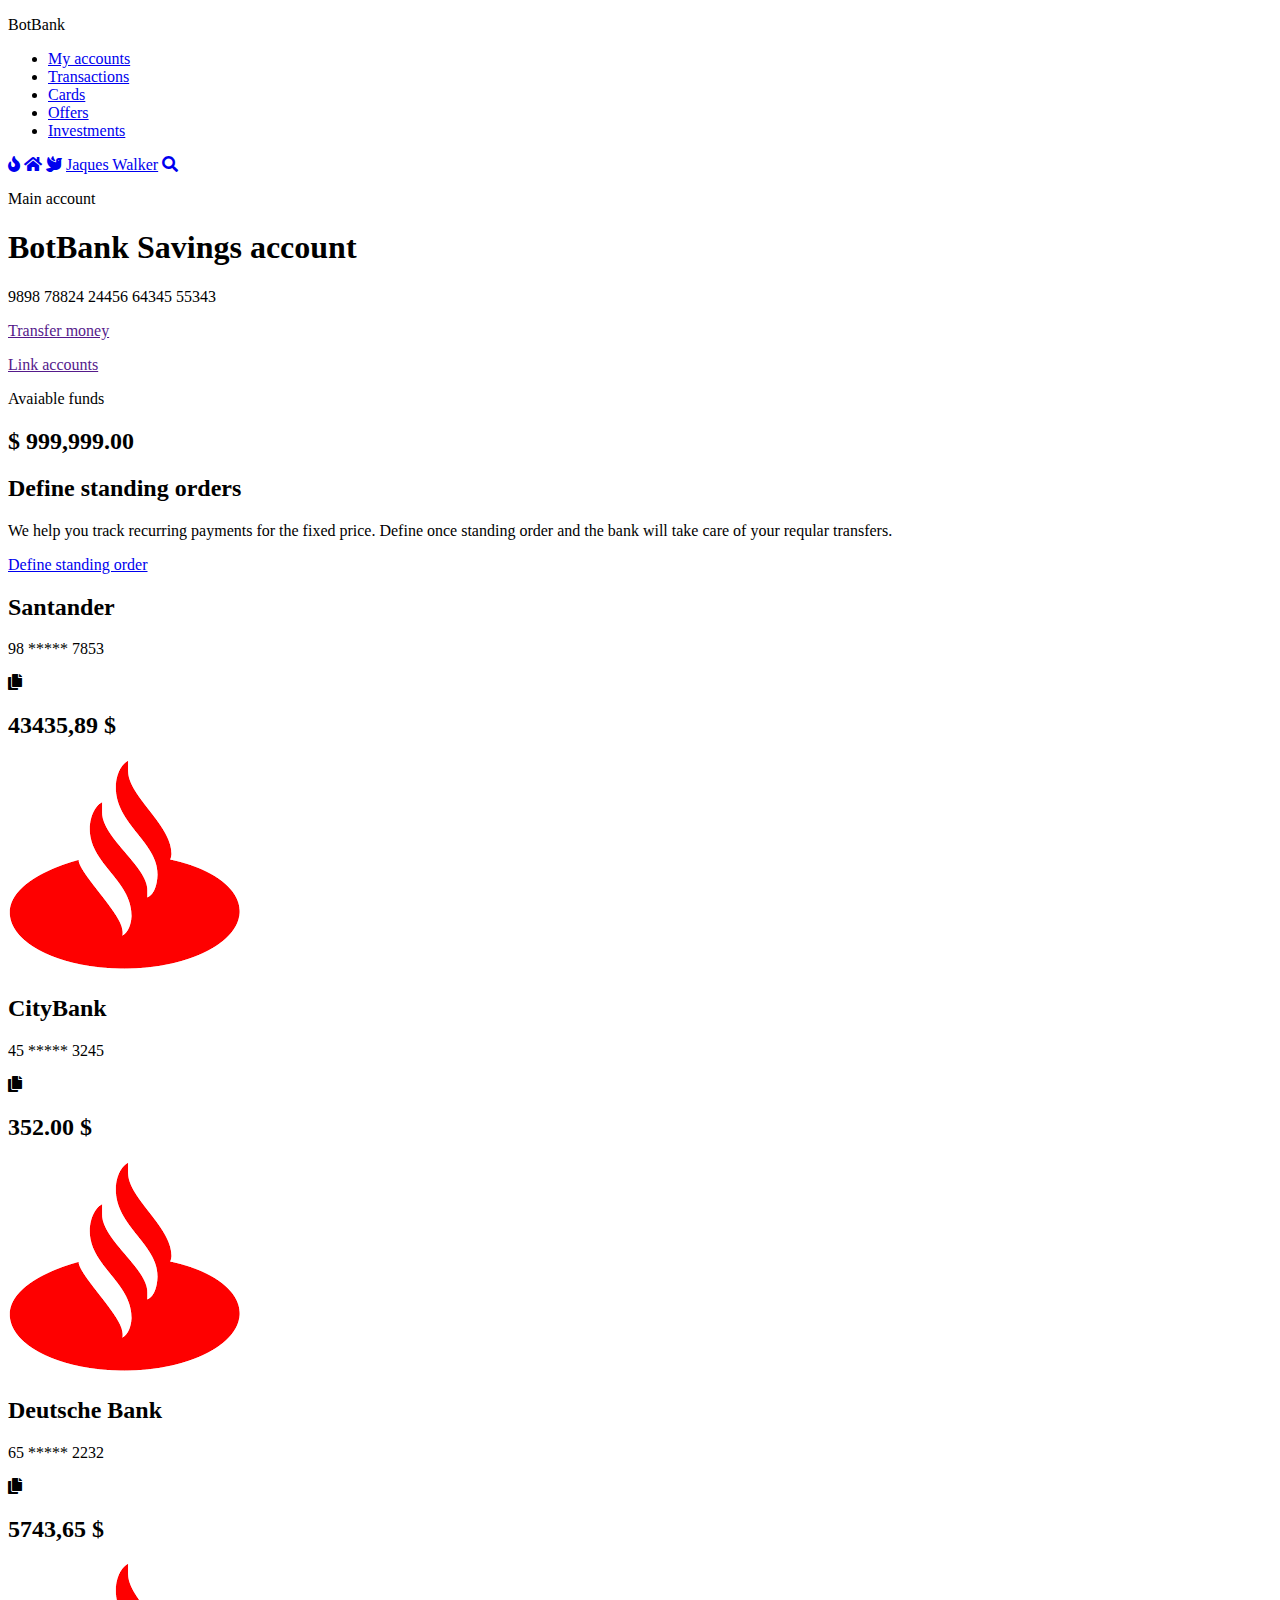
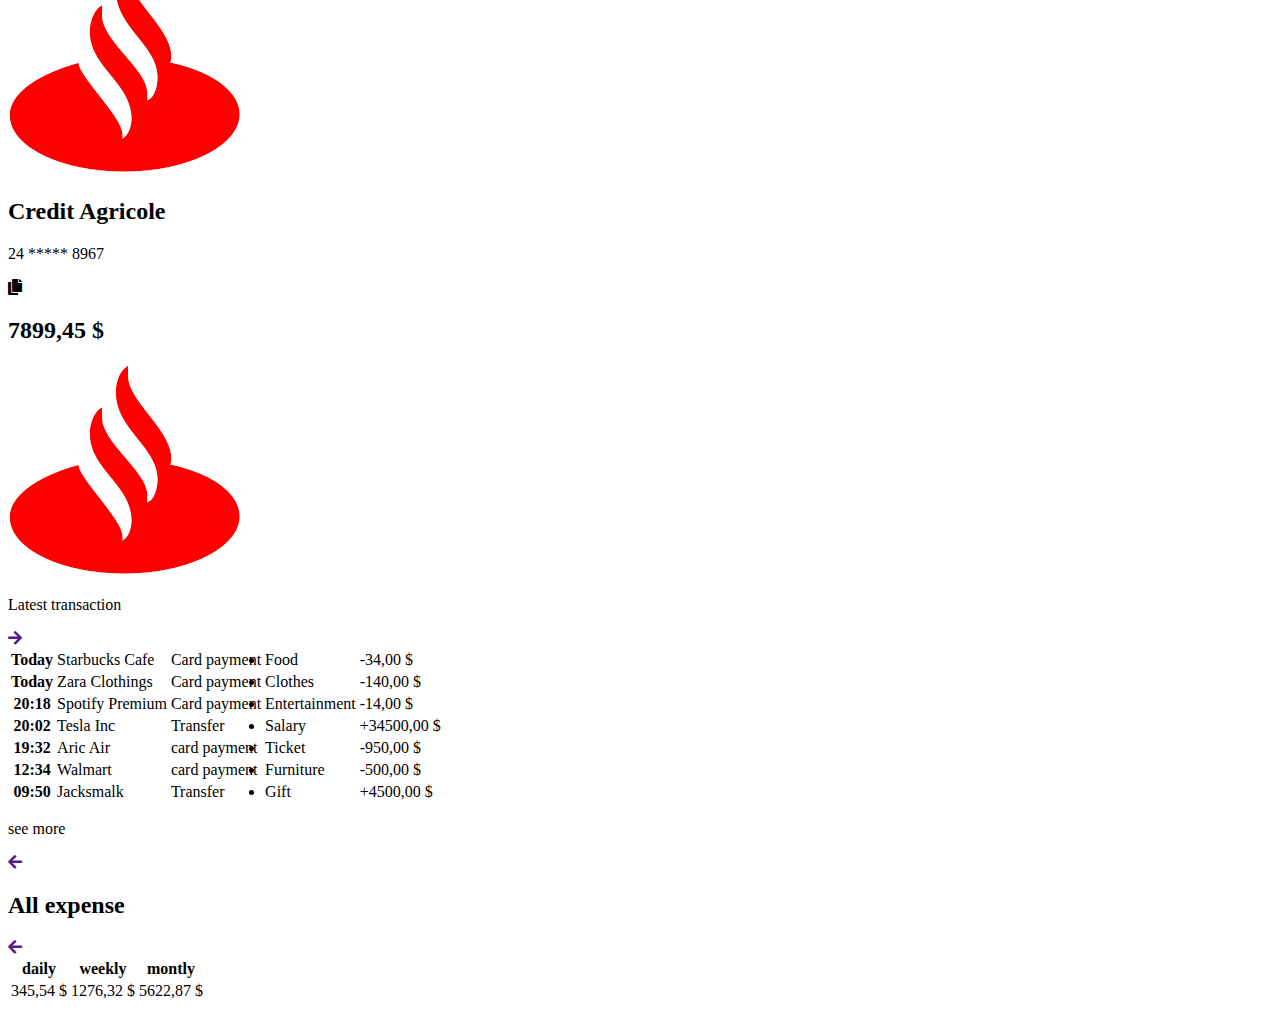
==== frontdesign.html @ 3abc557d "Banking Interface" ====
<!DOCTYPE html>
<html>
    <head>
        <title>Bank Application Interface</title>
        <link rel="stylesheet" href="fontawesome/css/all.css">
    </head>
    <body>
        <div class="container">
            <header class="header-area">
                <div class="details">
                    <nav class="navbar">
                        <p>BotBank</p>
                        <ul>
                            <li class="nav-item"><a href="#" class="nav-link">My accounts</a></li>
                            <li class="nav-item"><a href="#" class="nav-link">Transactions</a></li>
                            <li class="nav-item"><a href="#" class="navlink">Cards</a></li>
                            <li class="nav-item"><a href="#" class="navlink">Offers</a></li>
                            <li class="nav-item"><a href="#" class="navlink">Investments</a></li>
                        </ul>
                    </nav>
                </div>
                <div class="settings">
                    <a href="#" class="icon"><li class="fas fa-fire"></li></a>
                    <a href="#" class="icon"><li class="fas fa-home"></li></a>
                    <a href="#" class="icon"><li class="fas fa-dove"></li></a>
                    <a href="#" class="icon">Jaques Walker</a>
                    <a href="#" class="icon"><li class="fas fa-search"></li></a>
                </div>
            </header>

            <main class="main-area">
                <div class="main-top">
                    <div class="top1">
                        <section class="main-account">
                            <p>Main account</p>
                            <h1>BotBank Savings account</h1>
                            <p>9898 78824 24456 64345 55343 </p>
                            <div class="process">
                                <p><a href="" class="transact">Transfer money</a></p>
                                <p><a href="" class="transact">Link accounts</a></p>
                            </div>
                        </section>

                        <section class="funds">
                            <p>Avaiable funds</p>
                            <h2>$ 999,999.00</h2>
                        </section>
                    </div>

                    <div class="top2">
                        <section class="standard">
                            <div class="standard-info">
                                <h2>Define standing orders</h2>
                                <p>We help you track recurring payments for the fixed price. Define once standing order 
                                    and the bank will take care of your reqular transfers.
                                </p>
                                <p><a href="#">Define standing order</a></p>
                            </div>
                            <div class="track">
                                <span class="next"></span>
                                <span class="next"></span>
                                <span class="next"></span>
                            </div>
                        </section>
                    </div>
                </div>

                <div class="main-middle">
                    <div class="transactions">
                        <div class="bank-name">
                            <h2>Santander</h2>
                            <p>98 ***** 7853 <li class="fas fa-copy"></li></p>
                            <h2 class="amount">43435,89 $</h2>
                        </div>
                        <div class="bank-logo">
                            <img src="images/santander.png" alt="">
                            <a href="#"><li class="fas fa-ellipse"></li></a>
                        </div>
                    </div>
                    
                    <div class="transactions">
                        <div class="bank-name">
                            <h2>CityBank</h2>
                            <p>45 ***** 3245 <li class="fas fa-copy"></li></p>
                            <h2 class="amount">352.00 $</h2>
                        </div>
                        <div class="bank-logo">
                            <img src="images/santander.png" alt="">
                            <a href="#"><li class="fas fa-ellipse"></li></a>
                        </div>
                    </div>

                    <div class="transactions">
                        <div class="bank-name">
                            <h2>Deutsche Bank</h2>
                            <p>65 ***** 2232 <li class="fas fa-copy"></li></p>
                            <h2 class="amount">5743,65 $</h2>
                        </div>
                        <div class="bank-logo">
                            <img src="images/santander.png" alt="">
                            <a href="#"><li class="fas fa-ellipse"></li></a>
                        </div>
                    </div>
                    
                    <div class="transactions">
                        <div class="bank-name">
                            <h2>Credit Agricole</h2>
                            <p>24 ***** 8967 <li class="fas fa-copy"></li></p>
                            <h2 class="amount">7899,45 $</h2>
                        </div>
                        <div class="bank-logo">
                            <img src="images/santander.png" alt="">
                            <a href="#"><li class="fas fa-ellipse"></li></a>
                        </div>
                    </div>
                </div>

                <div class="main-bottom">
                    <div class="latest-transaction">
                        <p>Latest transaction</p>
                        <a href=""><li class="fas fa-arrow-right"></li></a>
                        <table>
                            <tr>
                                <th>Today</th>
                                <td>Starbucks Cafe</td>
                                <td>Card payment</td>
                                <td><li>Food</li></td>
                                <td>-34,00 $</td>
                                <td><a href=""><li class="fas fa-arrowdown"></li></a></td>
                            </tr>

                            <tr>
                                <th>Today</th>
                                <td>Zara Clothings</td>
                                <td>Card payment</td>
                                <td><li>Clothes</li></td>
                                <td>-140,00 $</td>
                                <td><a href=""><li class="fas fa-arrowdown"></li></a></td>
                            </tr>
                            <tr>
                                <th>20:18</th>
                                <td>Spotify Premium</td>
                                <td>Card payment</td>
                                <td><li>Entertainment</li></td>
                                <td>-14,00 $</td>
                                <td><a href=""><li class="fas fa-arrowdown"></li></a></td>
                            </tr>
                            <tr>
                                <th>20:02</th>
                                <td>Tesla Inc</td>
                                <td>Transfer</td>
                                <td><li>Salary</li></td>
                                <td>+34500,00 $</td>
                                <td><a href=""><li class="fas fa-arrowdown"></li></a></td>
                            </tr>
                            
                            <tr>
                                <th>19:32</th>
                                <td>Aric Air</td>
                                <td>card payment</td>
                                <td><li>Ticket</li></td>
                                <td>-950,00 $</td>
                                <td><a href=""><li class="fas fa-arrowdown"></li></a></td>
                            </tr>
                            
                            <tr>
                                <th>12:34</th>
                                <td>Walmart</td>
                                <td>card payment</td>
                                <td><li>Furniture</li></td>
                                <td>-500,00 $</td>
                                <td><a href=""><li class="fas fa-arrowdown"></li></a></td>
                            </tr>
                            
                            <tr>
                                <th>09:50</th>
                                <td>Jacksmalk</td>
                                <td>Transfer</td>
                                <td><li>Gift</li></td>
                                <td>+4500,00 $</td>
                                <td><a href=""><li class="fas fa-arrowdown"></li></a></td>
                            </tr>
                        </table>
                        <p>see more</p>
                        <a href=""><li class="fas fa-arrow-left"></li></a>
                    </div>

                    <div class="expense">
                        <h2>All expense</h2>
                        <a href=""><li class="fas fa-arrow-left"></li></a>
                        <table>
                            <tr>
                                <th>daily</th>
                                <th>weekly</th>
                                <th>montly</th>
                            </tr>
                            <tr>
                                <td>345,54 $</td>
                                <td>1276,32 $</td>
                                <td>5622,87 $</td>
                            </tr>
                        </table>
                    </div>
                </div>
            </main>
        </div>
    </body>
</html>
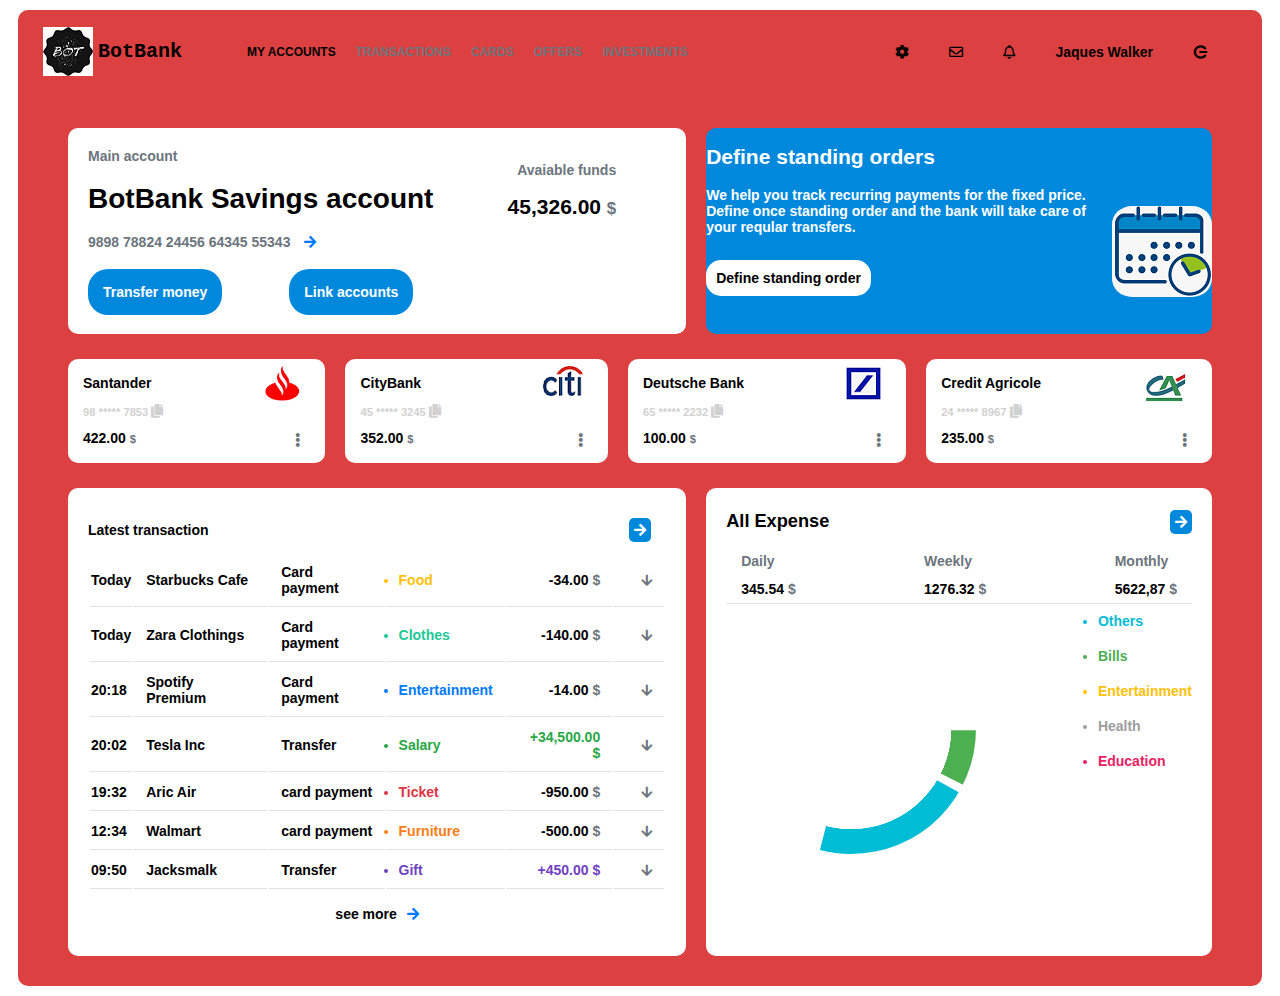
==== commit 1a4cd0a3: "First Commit This is my first Commit Designed using HTML and CSS The static page created isn't respo" ====
--- a/frontdesign.html
+++ b/frontdesign.html
@@ -3,55 +3,62 @@
     <head>
         <title>Bank Application Interface</title>
         <link rel="stylesheet" href="fontawesome/css/all.css">
+        <link rel="stylesheet" href="css/style.css">
+        <script type="application/javascript" src="js/rpie.js"></script>
     </head>
     <body>
         <div class="container">
             <header class="header-area">
                 <div class="details">
                     <nav class="navbar">
-                        <p>BotBank</p>
+                        <div class="brand">
+                            <img src="images/bot.PNG" alt="">
+                            <p>BotBank</p>
+                        </div>
                         <ul>
-                            <li class="nav-item"><a href="#" class="nav-link">My accounts</a></li>
+                            <li class="nav-item"><a href="#" class="nav-link active">My accounts</a></li>
                             <li class="nav-item"><a href="#" class="nav-link">Transactions</a></li>
-                            <li class="nav-item"><a href="#" class="navlink">Cards</a></li>
-                            <li class="nav-item"><a href="#" class="navlink">Offers</a></li>
-                            <li class="nav-item"><a href="#" class="navlink">Investments</a></li>
+                            <li class="nav-item"><a href="#" class="nav-link">Cards</a></li>
+                            <li class="nav-item"><a href="#" class="nav-link">Offers</a></li>
+                            <li class="nav-item"><a href="#" class="nav-link">Investments</a></li>
                         </ul>
                     </nav>
                 </div>
                 <div class="settings">
-                    <a href="#" class="icon"><li class="fas fa-fire"></li></a>
-                    <a href="#" class="icon"><li class="fas fa-home"></li></a>
-                    <a href="#" class="icon"><li class="fas fa-dove"></li></a>
+                    <a href="#" class="icon"><li class="fas fa-cog"></li></a>
+                    <a href="#" class="icon"><li class="far fa-envelope"></li></a>
+                    <a href="#" class="icon"><li class="far fa-bell"></li></a>
                     <a href="#" class="icon">Jaques Walker</a>
-                    <a href="#" class="icon"><li class="fas fa-search"></li></a>
+                    <a href="#" class="icon"><li class="fas fa-power-off fa-rotate-90"></li></a>
                 </div>
             </header>
 
             <main class="main-area">
                 <div class="main-top">
                     <div class="top1">
-                        <section class="main-account">
-                            <p>Main account</p>
-                            <h1>BotBank Savings account</h1>
-                            <p>9898 78824 24456 64345 55343 </p>
-                            <div class="process">
-                                <p><a href="" class="transact">Transfer money</a></p>
-                                <p><a href="" class="transact">Link accounts</a></p>
-                            </div>
-                        </section>
-
-                        <section class="funds">
-                            <p>Avaiable funds</p>
-                            <h2>$ 999,999.00</h2>
-                        </section>
+                        <div class="account-details">
+                            <div class="main-account">
+                                <p class="sec">Main account</p>
+                                <h1>BotBank Savings account</h1>
+                                <p class="sec">9898 78824 24456 64345 55343  <li class="fas fa-arrow-right arrow"></li></p>
+                                <div class="process">
+                                    <p><a href="" class="transact">Transfer money</a></p>
+                                    <p><a href="" class="transact">Link accounts</a></p>
+                                </div>
+                            </div>
+    
+                            <div class="funds">
+                                <p class="sec">Avaiable funds</p>
+                                <h2>45,326.00 <span class="sec">$</span></h2>
+                            </div>
+                        </div>
                     </div>
 
                     <div class="top2">
                         <section class="standard">
                             <div class="standard-info">
                                 <h2>Define standing orders</h2>
-                                <p>We help you track recurring payments for the fixed price. Define once standing order 
+                                <p class="message">We help you track recurring payments for the fixed price. Define once standing order 
                                     and the bank will take care of your reqular transfers.
                                 </p>
                                 <p><a href="#">Define standing order</a></p>
@@ -60,149 +67,189 @@
                                 <span class="next"></span>
                                 <span class="next"></span>
                                 <span class="next"></span>
+                                <img src="images/cal1.PNG" alt="">
                             </div>
                         </section>
                     </div>
                 </div>
 
                 <div class="main-middle">
-                    <div class="transactions">
+                    <div class="san transactions">
                         <div class="bank-name">
                             <h2>Santander</h2>
-                            <p>98 ***** 7853 <li class="fas fa-copy"></li></p>
-                            <h2 class="amount">43435,89 $</h2>
+                            <p>98 ***** 7853 <li class="fas fa-copy copy"></li></p>
+                            <h2 class="amount">422.00 <span class="sec">$</span></h2>
                         </div>
                         <div class="bank-logo">
                             <img src="images/santander.png" alt="">
-                            <a href="#"><li class="fas fa-ellipse"></li></a>
+                            <a href="#"><span class="sec"><li class="fas fa-ellipsis-v"></li></span></a>
                         </div>
                     </div>
                     
-                    <div class="transactions">
+                    <div class="citi transactions">
                         <div class="bank-name">
                             <h2>CityBank</h2>
-                            <p>45 ***** 3245 <li class="fas fa-copy"></li></p>
-                            <h2 class="amount">352.00 $</h2>
-                        </div>
-                        <div class="bank-logo">
-                            <img src="images/santander.png" alt="">
-                            <a href="#"><li class="fas fa-ellipse"></li></a>
-                        </div>
-                    </div>
-
-                    <div class="transactions">
+                            <p>45 ***** 3245 <li class="fas fa-copy copy"></li></p>
+                            <h2 class="amount">352.00 <span class="sec">$</span></h2>
+                        </div>
+                        <div class="bank-logo">
+                            <img src="images/citi.png" alt="">
+                            <a href="#"><span class="sec"><li class="fas fa-ellipsis-v"></li></span></a>
+                        </div>
+                    </div>
+
+                    <div class="deut transactions">
                         <div class="bank-name">
                             <h2>Deutsche Bank</h2>
-                            <p>65 ***** 2232 <li class="fas fa-copy"></li></p>
-                            <h2 class="amount">5743,65 $</h2>
-                        </div>
-                        <div class="bank-logo">
-                            <img src="images/santander.png" alt="">
-                            <a href="#"><li class="fas fa-ellipse"></li></a>
+                            <p>65 ***** 2232 <li class="fas fa-copy copy"></li></p>
+                            <h2 class="amount">100.00 <span class="sec">$</span></h2>
+                        </div>
+                        <div class="bank-logo">
+                            <img src="images/deutsche.png" alt="">
+                            <a href="#"><span class="sec"><li class="fas fa-ellipsis-v"></li></span></a>
                         </div>
                     </div>
                     
-                    <div class="transactions">
+                    <div class="agrico transactions">
                         <div class="bank-name">
                             <h2>Credit Agricole</h2>
-                            <p>24 ***** 8967 <li class="fas fa-copy"></li></p>
-                            <h2 class="amount">7899,45 $</h2>
-                        </div>
-                        <div class="bank-logo">
-                            <img src="images/santander.png" alt="">
-                            <a href="#"><li class="fas fa-ellipse"></li></a>
+                            <p>24 ***** 8967 <li class="fas fa-copy copy"></li></p>
+                            <h2 class="amount">235.00 <span class="sec">$</span></h2>
+                        </div>
+                        <div class="bank-logo">
+                            <img src="images/agricole.png" alt="">
+                            <a href="#"><span class="sec"><li class="fas fa-ellipsis-v"></li></span></a>
                         </div>
                     </div>
                 </div>
 
                 <div class="main-bottom">
                     <div class="latest-transaction">
-                        <p>Latest transaction</p>
-                        <a href=""><li class="fas fa-arrow-right"></li></a>
-                        <table>
-                            <tr>
-                                <th>Today</th>
-                                <td>Starbucks Cafe</td>
-                                <td>Card payment</td>
-                                <td><li>Food</li></td>
-                                <td>-34,00 $</td>
-                                <td><a href=""><li class="fas fa-arrowdown"></li></a></td>
-                            </tr>
-
-                            <tr>
-                                <th>Today</th>
-                                <td>Zara Clothings</td>
-                                <td>Card payment</td>
-                                <td><li>Clothes</li></td>
-                                <td>-140,00 $</td>
-                                <td><a href=""><li class="fas fa-arrowdown"></li></a></td>
-                            </tr>
-                            <tr>
-                                <th>20:18</th>
-                                <td>Spotify Premium</td>
-                                <td>Card payment</td>
-                                <td><li>Entertainment</li></td>
-                                <td>-14,00 $</td>
-                                <td><a href=""><li class="fas fa-arrowdown"></li></a></td>
-                            </tr>
-                            <tr>
-                                <th>20:02</th>
-                                <td>Tesla Inc</td>
-                                <td>Transfer</td>
-                                <td><li>Salary</li></td>
-                                <td>+34500,00 $</td>
-                                <td><a href=""><li class="fas fa-arrowdown"></li></a></td>
-                            </tr>
+                        <div class="top-latest">
+                            <p>Latest transaction</p>
+                            <a href=""><li class="fas fa-arrow-right box-arrow"></li></a>
+                        </div>
+                        
+                        <div class="history-table">
+                            <table class="transaction-table">
+                                <tr>
+                                    <th>Today</th>
+                                    <td>Starbucks Cafe</td>
+                                    <td>Card payment</td>
+                                    <td class="color1"><li>Food</li></td>
+                                    <td class="money">-34.00 <span class="sec">$</span></td>
+                                    <td><a href=""><li class="fas fa-arrow-down sec2"></li></a></td>
+                                </tr>
+    
+                                <tr>
+                                    <th>Today</th>
+                                    <td>Zara Clothings</td>
+                                    <td>Card payment</td>
+                                    <td class="color2"><li>Clothes</li></td>
+                                    <td class="money">-140.00 <span class="sec">$</span></td>
+                                    <td><a href=""><li class="fas fa-arrow-down sec2"></li></a></td>
+                                </tr>
+                                <tr>
+                                    <th>20:18</th>
+                                    <td>Spotify Premium</td>
+                                    <td>Card payment</td>
+                                    <td class="color3"><li>Entertainment</li></td>
+                                    <td class="money">-14.00 <span class="sec">$</span></td>
+                                    <td><a href=""><li class="fas fa-arrow-down sec2"></li></a></td>
+                                </tr>
+                                <tr>
+                                    <th>20:02</th>
+                                    <td>Tesla Inc</td>
+                                    <td>Transfer</td>
+                                    <td class="color4"><li>Salary</li></td>
+                                    <td class="money color4">+34,500.00 <span class="sec color4">$</span></td>
+                                    <td><a href=""><li class="fas fa-arrow-down sec2"></li></a></td>
+                                </tr>
+                                
+                                <tr>
+                                    <th>19:32</th>
+                                    <td>Aric Air</td>
+                                    <td>card payment</td>
+                                    <td class="color5"><li>Ticket</li></td>
+                                    <td class="money">-950.00 <span class="sec">$</span></td>
+                                    <td><a href=""><li class="fas fa-arrow-down sec2"></li></a></td>
+                                </tr>
+                                
+                                <tr>
+                                    <th>12:34</th>
+                                    <td>Walmart</td>
+                                    <td>card payment</td>
+                                    <td class="color6"><li>Furniture</li></td>
+                                    <td class="money">-500.00 <span class="sec">$</span></td>
+                                    <td><a href=""><li class="fas fa-arrow-down sec2"></li></a></td>
+                                </tr>
+                                
+                                <tr>
+                                    <th>09:50</th>
+                                    <td>Jacksmalk</td>
+                                    <td>Transfer</td>
+                                    <td class="color7"><li>Gift</li></td>
+                                    <td class="money color7">+450.00 <span class="sec color7">$</span></td>
+                                    <td><a href=""><li class="fas fa-arrow-down sec2"></li></a></td>
+                                </tr>
+                            </table>
+                        </div>
+
+                        <div class="bottom-latest">
+                            <p><a href="">see more<li class="fas fa-arrow-right arrow"></li></a></p>
                             
-                            <tr>
-                                <th>19:32</th>
-                                <td>Aric Air</td>
-                                <td>card payment</td>
-                                <td><li>Ticket</li></td>
-                                <td>-950,00 $</td>
-                                <td><a href=""><li class="fas fa-arrowdown"></li></a></td>
-                            </tr>
-                            
-                            <tr>
-                                <th>12:34</th>
-                                <td>Walmart</td>
-                                <td>card payment</td>
-                                <td><li>Furniture</li></td>
-                                <td>-500,00 $</td>
-                                <td><a href=""><li class="fas fa-arrowdown"></li></a></td>
-                            </tr>
-                            
-                            <tr>
-                                <th>09:50</th>
-                                <td>Jacksmalk</td>
-                                <td>Transfer</td>
-                                <td><li>Gift</li></td>
-                                <td>+4500,00 $</td>
-                                <td><a href=""><li class="fas fa-arrowdown"></li></a></td>
-                            </tr>
-                        </table>
-                        <p>see more</p>
-                        <a href=""><li class="fas fa-arrow-left"></li></a>
+                        </div>
                     </div>
 
                     <div class="expense">
-                        <h2>All expense</h2>
-                        <a href=""><li class="fas fa-arrow-left"></li></a>
-                        <table>
-                            <tr>
-                                <th>daily</th>
-                                <th>weekly</th>
-                                <th>montly</th>
-                            </tr>
-                            <tr>
-                                <td>345,54 $</td>
-                                <td>1276,32 $</td>
-                                <td>5622,87 $</td>
-                            </tr>
-                        </table>
+                        <div class="expense-bar">
+                            <h2>All expense</h2>
+                            <a href=""><li class="fas fa-arrow-right box-arrow"></li></a>
+                        </div>
+
+                        <div class="expense-summary">
+                            <div>
+                                <li class="sec">Daily</li>
+                                <li>345.54 <span class="sec">$</span></li>
+                            </div>
+                            <div>
+                                <li class="sec">Weekly</li>
+                                <li>1276.32 <span class="sec">$</span></li>
+                            </div>
+                            <div>
+                                <li class="sec">Monthly</li>
+                                <li>5622,87 <span class="sec">$</span></li>
+                            </div>
+                        </div>
+
+                        <div class="expense-chart">
+                            <div class="false-For-Bottom-Text">	
+                                <div class="mypiechart">	
+                                    <canvas id="myCanvas5" width="250" height="250"></canvas>
+                                </div>
+                            </div>
+                            <div class="chart-list">
+                                <li class="first">Others</li>
+                                <li class="second">Bills</li>
+                                <li class="third">Entertainment</li>
+                                <li class="fourth">Health</li>
+                                <li class="fifth">Education</li>
+                            </div>
+                        </div>
                     </div>
                 </div>
             </main>
         </div>
+        <script type="text/javascript">
+            var obj5 = {
+						values: [15, 50, 20, 85, 30],
+						colors: ['#4CAF50', '#00BCD4', '#E91E63', '#FFC107', '#9E9E9E'],
+						animation: true,
+						doughnutHoleSize: 80,
+						doughnutHoleColor: '#fff',
+						offset: 5
+					  };
+		    generatePieGraph('myCanvas5', obj5);
+        </script>
     </body>
 </html>--- a/css/style.css
+++ b/css/style.css
@@ -0,0 +1,55 @@
+@import "header.css";
+@import "cards.css";
+@import "account-section.css";
+@import "transaction-history.css";
+:root {
+    --blue: #007bff;
+    --indigo: #6610f2;
+    --purple: #6f42c1;
+    --pink: #e83e8c;
+    --red: #dc3545;
+    --orange: #fd7e14;
+    --yellow: #ffc107;
+    --green: #28a745;
+    --teal: #20c997;
+    --cyan: #17a2b8;
+    --white: #fff;
+    --gray: #6c757d;
+    --gray-dark: #343a40;
+    --primary: #007bff;
+    --secondary: #6c757d;
+    --success: #28a745;
+    --info: #17a2b8;
+    --warning: #ffc107;
+    --danger: #dc3545;
+    --light: #f8f9fa;
+    --dark: #343a40;
+    --black: #000000;
+    --font-family-sans-serif: -apple-system, BlinkMacSystemFont, "Segoe UI", Roboto, "Helvetica Neue", Arial, 
+    sans-serif, "Apple Color Emoji", "Segoe UI Emoji", "Segoe UI Symbol", "Noto Color Emoji";
+    --font-family-monospace: SFMono-Regular, Menlo, Monaco, Consolas, "Liberation Mono", "Courier New", monospace;
+}
+*, ::after, ::before {
+    box-sizing: border-box;
+}
+body {
+    font-family: var(--font-family-sans-serif);
+    font-size: 14px;
+    font-weight: 600;
+    text-align: left;
+    background-color: #ffffff;
+}
+.container {
+    min-width: 1024px;
+    margin: 10px;
+    padding: 10px 25px;
+    border-radius: 10px;
+    display: flex;
+    flex-wrap: wrap;
+    flex-direction: column;
+    justify-content: center;
+    background-color: #dd4040;
+}
+.main-area {
+    padding: 20px 25px;
+}